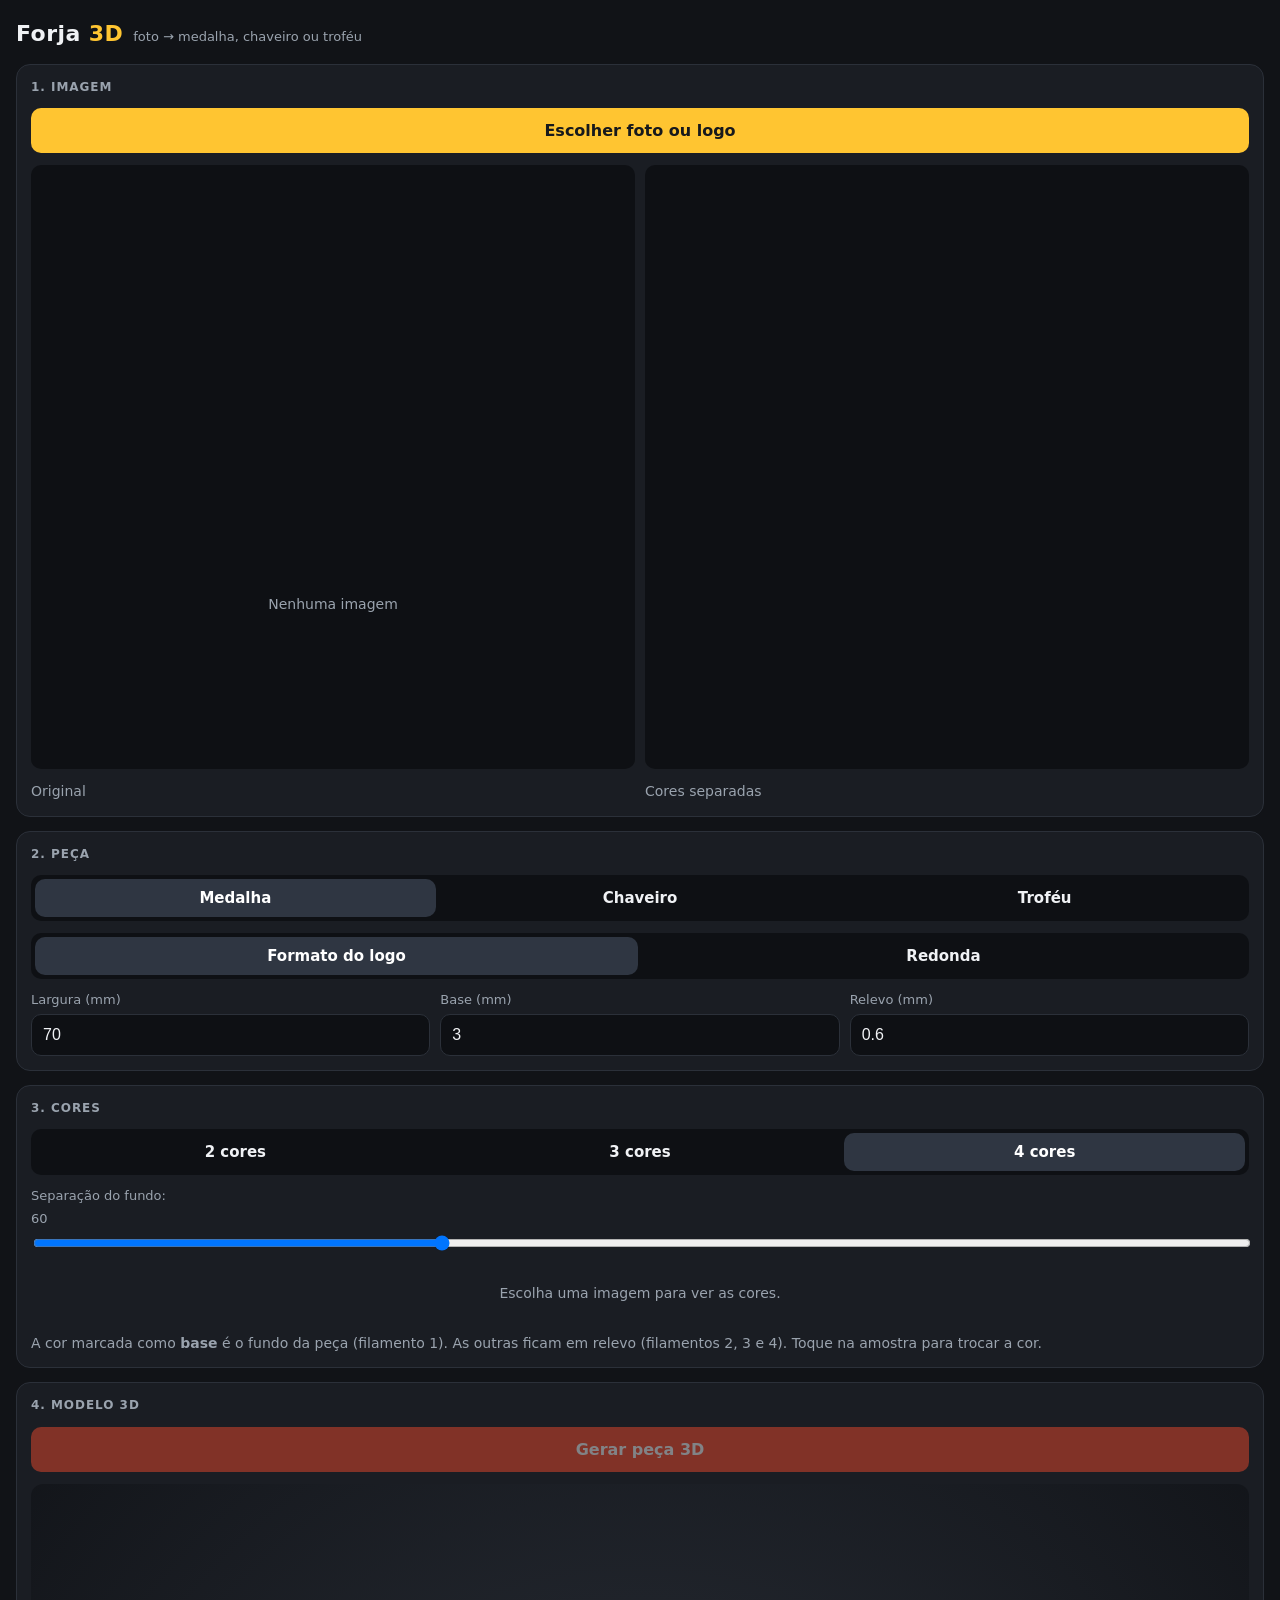
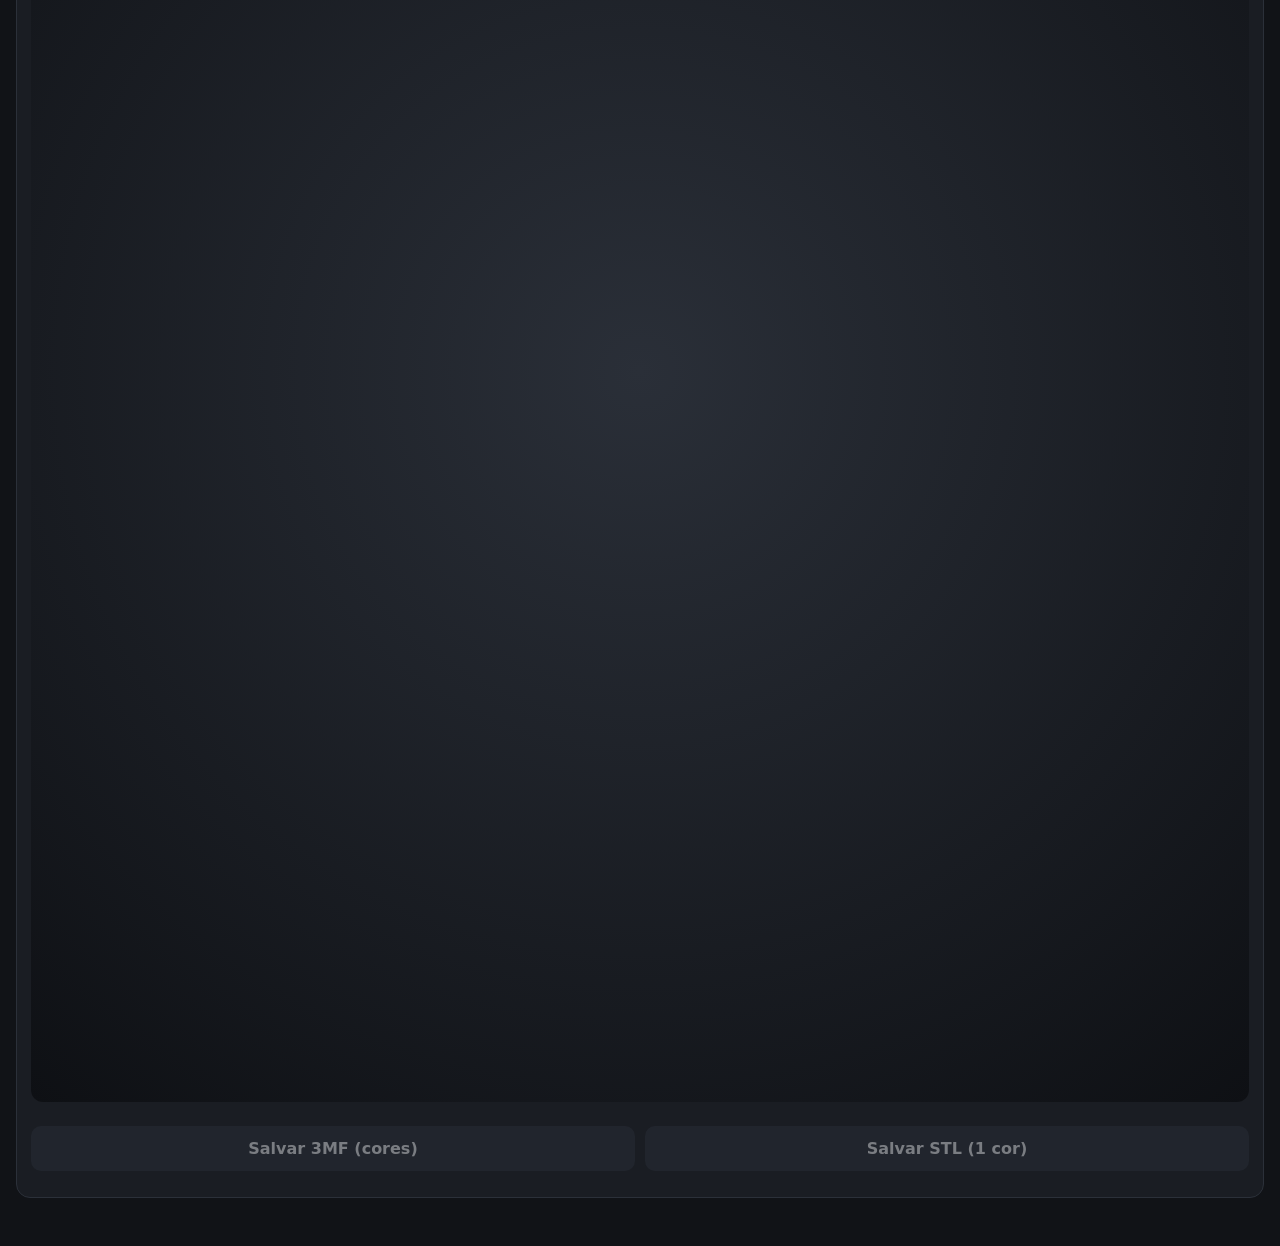
==== app-medalhas/assets/index.html @ 7bea004d "Adiciona app Android Forja 3D: foto vira medalha, chaveiro ou troféu Funciona offline: separa o fund" ====
<!doctype html>
<html lang="pt-BR">
<head>
<meta charset="utf-8">
<meta name="viewport" content="width=device-width, initial-scale=1, viewport-fit=cover">
<title>Forja 3D</title>
<style>
  :root {
    --bg: #111317; --card: #1a1d23; --line: #2b3039; --text: #f0f2f5; --muted: #9aa3ae;
    --accent: #ff4d2e; --gold: #ffc531; --ok: #38c172; --err: #ff6b6b;
  }
  * { box-sizing: border-box; -webkit-tap-highlight-color: transparent; }
  html, body { margin: 0; background: var(--bg); color: var(--text); font: 16px/1.45 system-ui, Roboto, sans-serif; }
  header { padding: 18px 16px 6px; display: flex; align-items: baseline; gap: 10px; }
  header h1 { margin: 0; font-size: 22px; letter-spacing: .02em; }
  header h1 b { color: var(--gold); }
  header span { color: var(--muted); font-size: 13px; }
  main { padding: 8px 16px 48px; display: grid; gap: 14px; }
  .card { background: var(--card); border: 1px solid var(--line); border-radius: 14px; padding: 14px; display: grid; gap: 12px; }
  .card h2 { margin: 0; font-size: 12px; text-transform: uppercase; letter-spacing: .08em; color: var(--muted); }
  button { appearance: none; border: 0; border-radius: 10px; padding: 13px 14px; font: 600 16px system-ui, Roboto, sans-serif; background: #2a303a; color: var(--text); }
  button.primary { background: var(--accent); color: #fff; }
  button.gold { background: var(--gold); color: #17191c; }
  button:disabled { opacity: .45; }
  .row { display: flex; gap: 10px; flex-wrap: wrap; }
  .row > * { flex: 1 1 0; min-width: 0; }
  .seg { display: flex; background: #0e1014; border-radius: 10px; padding: 4px; gap: 4px; }
  .seg button { flex: 1; padding: 10px 6px; background: transparent; font-size: 15px; }
  .seg button.on { background: #2f3642; color: #fff; }
  label.f { display: grid; gap: 4px; font-size: 13px; color: var(--muted); }
  input[type=number] { width: 100%; padding: 11px; border-radius: 10px; border: 1px solid var(--line); background: #0e1014; color: var(--text); font-size: 16px; }
  input[type=range] { width: 100%; }
  .imgs { display: grid; grid-template-columns: 1fr 1fr; gap: 10px; }
  .imgs figure { margin: 0; background: #0e1014; border-radius: 10px; aspect-ratio: 1; display: grid; place-items: center; overflow: hidden; }
  .imgs img, .imgs canvas { max-width: 100%; max-height: 100%; }
  .imgs figcaption { font-size: 12px; color: var(--muted); text-align: center; margin-top: 4px; }
  .cores { display: grid; gap: 8px; }
  .cor { display: flex; align-items: center; gap: 10px; background: #0e1014; border-radius: 10px; padding: 8px 10px; }
  .cor input[type=color] { width: 40px; height: 34px; border: 0; padding: 0; background: none; }
  .cor .n { flex: 1; font-size: 14px; }
  .cor .tag { font-size: 12px; padding: 3px 8px; border-radius: 99px; background: #2a303a; color: var(--muted); }
  .cor .tag.base { background: var(--gold); color: #17191c; font-weight: 700; }
  .cor button { padding: 7px 10px; font-size: 13px; }
  #view { width: 100%; aspect-ratio: 1; border-radius: 12px; background: radial-gradient(circle at 50% 40%, #2a2f38, #0e1014); touch-action: none; display: block; }
  .msg { font-size: 14px; color: var(--muted); white-space: pre-wrap; }
  .msg.err { color: var(--err); } .msg.ok { color: var(--ok); }
  .dim { font-variant-numeric: tabular-nums; font-size: 14px; color: var(--muted); }
  .vazio { color: var(--muted); font-size: 14px; text-align: center; padding: 18px 8px; }
  #inFoto { display: none; }
</style>
</head>
<body>
<header><h1>Forja <b>3D</b></h1><span>foto → medalha, chaveiro ou troféu</span></header>
<main>
  <section class="card">
    <h2>1. Imagem</h2>
    <input id="inFoto" type="file" accept="image/*">
    <button id="bFoto" class="gold">Escolher foto ou logo</button>
    <div class="imgs">
      <figure><img id="imgOrig" alt=""><div id="semImg" class="vazio">Nenhuma imagem</div></figure>
      <figure><canvas id="cvCores"></canvas></figure>
    </div>
    <div class="row dim"><span>Original</span><span>Cores separadas</span></div>
  </section>

  <section class="card">
    <h2>2. Peça</h2>
    <div class="seg" id="segProd">
      <button data-v="medalha" class="on">Medalha</button>
      <button data-v="chaveiro">Chaveiro</button>
      <button data-v="trofeu">Troféu</button>
    </div>
    <div class="seg" id="segForma">
      <button data-v="contorno" class="on">Formato do logo</button>
      <button data-v="circulo">Redonda</button>
    </div>
    <div class="row">
      <label class="f">Largura (mm)<input id="nLarg" type="number" min="20" max="250" step="1" value="70"></label>
      <label class="f">Base (mm)<input id="nBase" type="number" min="1.5" max="10" step="0.5" value="3"></label>
      <label class="f">Relevo (mm)<input id="nRelevo" type="number" min="0.2" max="3" step="0.2" value="0.6"></label>
    </div>
  </section>

  <section class="card">
    <h2>3. Cores</h2>
    <div class="seg" id="segCores">
      <button data-v="2">2 cores</button>
      <button data-v="3">3 cores</button>
      <button data-v="4" class="on">4 cores</button>
    </div>
    <label class="f">Separação do fundo: <span id="tolTxt">60</span>
      <input id="rTol" type="range" min="10" max="160" step="5" value="60"></label>
    <div id="listaCores" class="cores"><div class="vazio">Escolha uma imagem para ver as cores.</div></div>
    <div class="dim">A cor marcada como <b>base</b> é o fundo da peça (filamento 1). As outras ficam em relevo (filamentos 2, 3 e 4). Toque na amostra para trocar a cor.</div>
  </section>

  <section class="card">
    <h2>4. Modelo 3D</h2>
    <button id="bGerar" class="primary" disabled>Gerar peça 3D</button>
    <canvas id="view"></canvas>
    <div id="info" class="dim"></div>
    <div class="row">
      <button id="b3mf" disabled>Salvar 3MF (cores)</button>
      <button id="bStl" disabled>Salvar STL (1 cor)</button>
    </div>
    <div id="msg" class="msg"></div>
  </section>
</main>
<script src="lib/clipper.js"></script>
<script src="lib/earcut.min.js"></script>
<script src="lib/three.min.js"></script>
<script src="motor.js"></script>
<script src="app.js"></script>
</body>
</html>
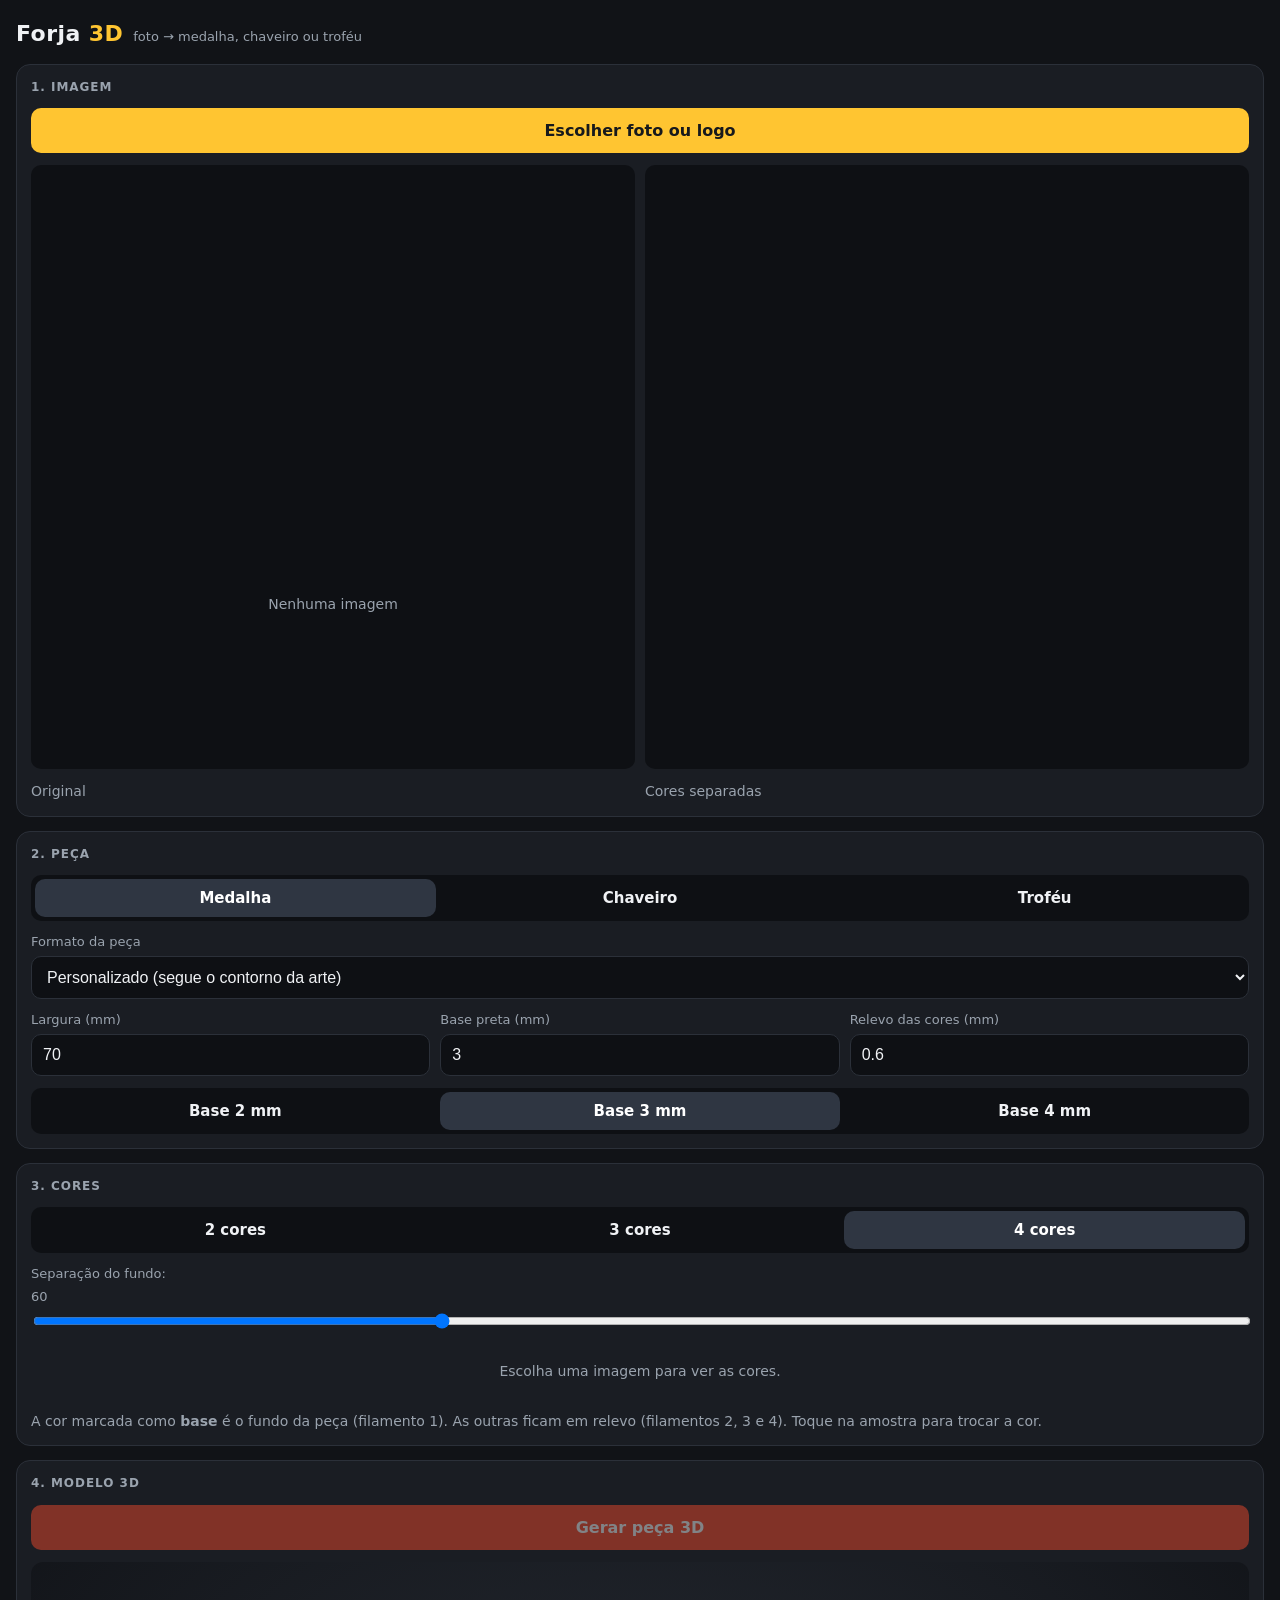
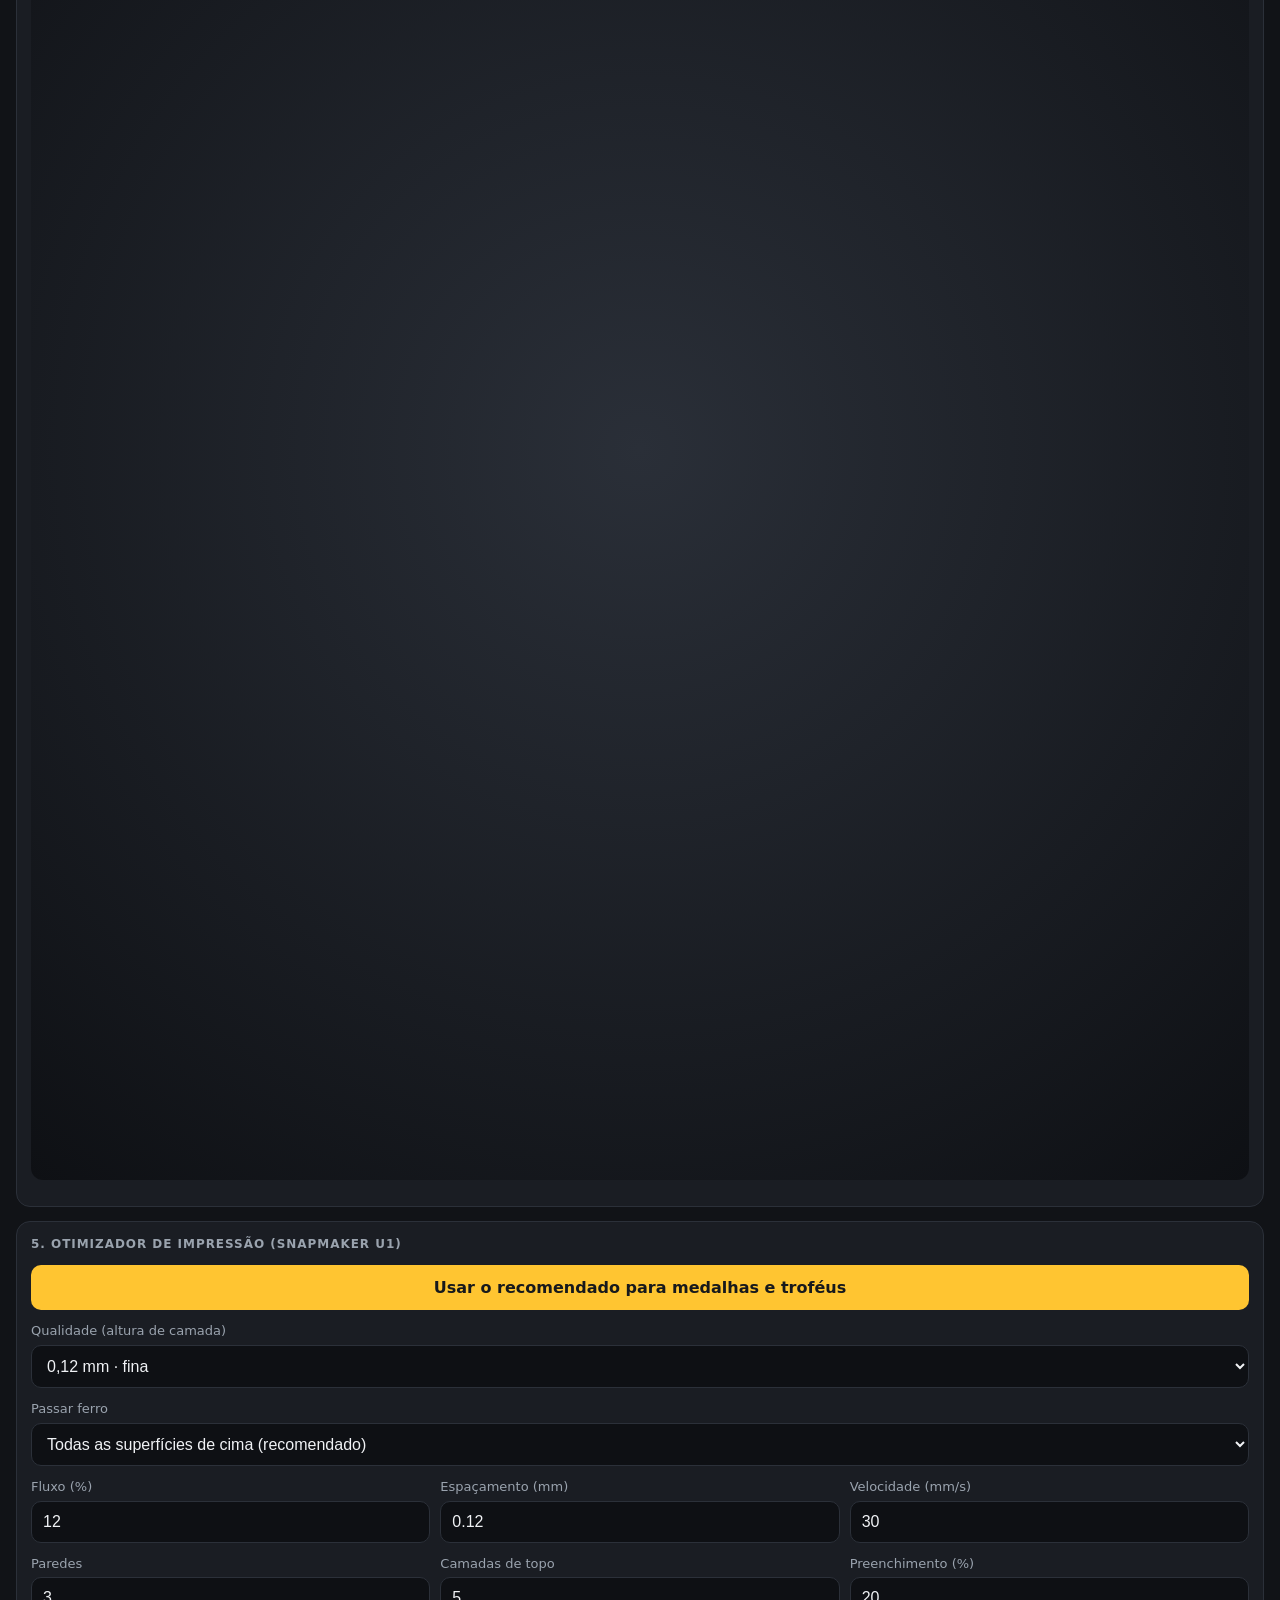
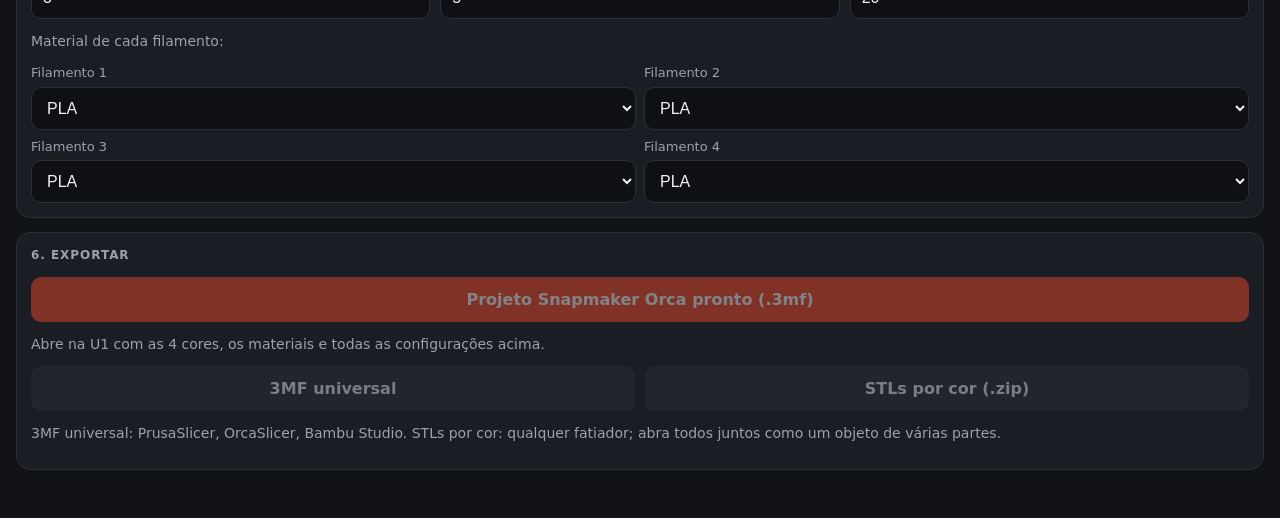
==== commit 9e7733e0: "Forja 3D 2.0: pedestais, formatos, otimizador e projeto do Snapmaker Orca - 23 pedestais de troféu c" ====
--- a/app-medalhas/assets/index.html
+++ b/app-medalhas/assets/index.html
@@ -47,6 +47,13 @@
   .dim { font-variant-numeric: tabular-nums; font-size: 14px; color: var(--muted); }
   .vazio { color: var(--muted); font-size: 14px; text-align: center; padding: 18px 8px; }
   #inFoto { display: none; }
+  select { width: 100%; padding: 11px; border-radius: 10px; border: 1px solid var(--line); background: #0e1014; color: var(--text); font-size: 16px; }
+  .grade { display: grid; grid-template-columns: repeat(auto-fill, minmax(92px, 1fr)); gap: 8px; }
+  .grade button { padding: 8px 6px; font-size: 12px; font-weight: 600; display: grid; gap: 4px; justify-items: center; background: #0e1014; border: 2px solid transparent; }
+  .grade button.on { border-color: var(--gold); }
+  .grade canvas { width: 72px; height: 48px; }
+  .grade2 { display: grid; grid-template-columns: 1fr 1fr; gap: 8px; }
+  [hidden] { display: none !important; }
 </style>
 </head>
 <body>
@@ -70,14 +77,29 @@
       <button data-v="chaveiro">Chaveiro</button>
       <button data-v="trofeu">Troféu</button>
     </div>
-    <div class="seg" id="segForma">
-      <button data-v="contorno" class="on">Formato do logo</button>
-      <button data-v="circulo">Redonda</button>
-    </div>
+    <label class="f">Formato da peça
+      <select id="selForma">
+        <option value="contorno">Personalizado (segue o contorno da arte)</option>
+        <option value="circulo">Redondo</option>
+        <option value="oval">Oval</option>
+        <option value="hexagono">Hexagonal</option>
+        <option value="octogono">Octogonal</option>
+        <option value="escudo">Escudo</option>
+        <option value="estrela">Estrela</option>
+      </select></label>
     <div class="row">
       <label class="f">Largura (mm)<input id="nLarg" type="number" min="20" max="250" step="1" value="70"></label>
-      <label class="f">Base (mm)<input id="nBase" type="number" min="1.5" max="10" step="0.5" value="3"></label>
-      <label class="f">Relevo (mm)<input id="nRelevo" type="number" min="0.2" max="3" step="0.2" value="0.6"></label>
+      <label class="f">Base preta (mm)<input id="nBase" type="number" min="1.5" max="10" step="0.2" value="3"></label>
+      <label class="f">Relevo das cores (mm)<input id="nRelevo" type="number" min="0.2" max="3" step="0.2" value="0.6"></label>
+    </div>
+    <div class="seg" id="segEsp">
+      <button data-v="2">Base 2 mm</button>
+      <button data-v="3" class="on">Base 3 mm</button>
+      <button data-v="4">Base 4 mm</button>
+    </div>
+    <div id="boxPed" hidden>
+      <div class="dim" style="margin:4px 0 8px">Pedestal do troféu: a placa encaixa no topo dele.</div>
+      <div id="gradePed" class="grade"></div>
     </div>
   </section>
 
@@ -99,16 +121,52 @@
     <button id="bGerar" class="primary" disabled>Gerar peça 3D</button>
     <canvas id="view"></canvas>
     <div id="info" class="dim"></div>
+  </section>
+
+  <section class="card">
+    <h2>5. Otimizador de impressão (Snapmaker U1)</h2>
+    <button id="bRecom" class="gold">Usar o recomendado para medalhas e troféus</button>
     <div class="row">
-      <button id="b3mf" disabled>Salvar 3MF (cores)</button>
-      <button id="bStl" disabled>Salvar STL (1 cor)</button>
+      <label class="f">Qualidade (altura de camada)
+        <select id="selQual"><option value="0.12">0,12 mm · fina</option><option value="0.16">0,16 mm · alta</option><option value="0.20">0,20 mm · padrão</option></select></label>
     </div>
+    <label class="f">Passar ferro
+      <select id="selFerro">
+        <option value="no ironing">Desligado</option>
+        <option value="top">Todas as superfícies de cima (recomendado)</option>
+        <option value="topmost">Só a superfície mais alta</option>
+        <option value="solid">Todas as camadas sólidas (lento)</option>
+      </select></label>
+    <div class="row" id="boxFerro">
+      <label class="f">Fluxo (%)<input id="nFerroFluxo" type="number" min="5" max="30" step="1" value="12"></label>
+      <label class="f">Espaçamento (mm)<input id="nFerroEsp" type="number" min="0.05" max="0.3" step="0.01" value="0.12"></label>
+      <label class="f">Velocidade (mm/s)<input id="nFerroVel" type="number" min="10" max="100" step="5" value="30"></label>
+    </div>
+    <div class="row">
+      <label class="f">Paredes<input id="nParedes" type="number" min="1" max="8" step="1" value="3"></label>
+      <label class="f">Camadas de topo<input id="nTopo" type="number" min="2" max="12" step="1" value="5"></label>
+      <label class="f">Preenchimento (%)<input id="nInfill" type="number" min="0" max="100" step="5" value="20"></label>
+    </div>
+    <div class="dim">Material de cada filamento:</div>
+    <div id="listaFil" class="grade2"></div>
+  </section>
+
+  <section class="card">
+    <h2>6. Exportar</h2>
+    <button id="bOrca" class="primary" disabled>Projeto Snapmaker Orca pronto (.3mf)</button>
+    <div class="dim">Abre na U1 com as 4 cores, os materiais e todas as configurações acima.</div>
+    <div class="row">
+      <button id="b3mf" disabled>3MF universal</button>
+      <button id="bStl" disabled>STLs por cor (.zip)</button>
+    </div>
+    <div class="dim">3MF universal: PrusaSlicer, OrcaSlicer, Bambu Studio. STLs por cor: qualquer fatiador; abra todos juntos como um objeto de várias partes.</div>
     <div id="msg" class="msg"></div>
   </section>
 </main>
 <script src="lib/clipper.js"></script>
 <script src="lib/earcut.min.js"></script>
 <script src="lib/three.min.js"></script>
+<script src="perfis_u1.js"></script>
 <script src="motor.js"></script>
 <script src="app.js"></script>
 </body>
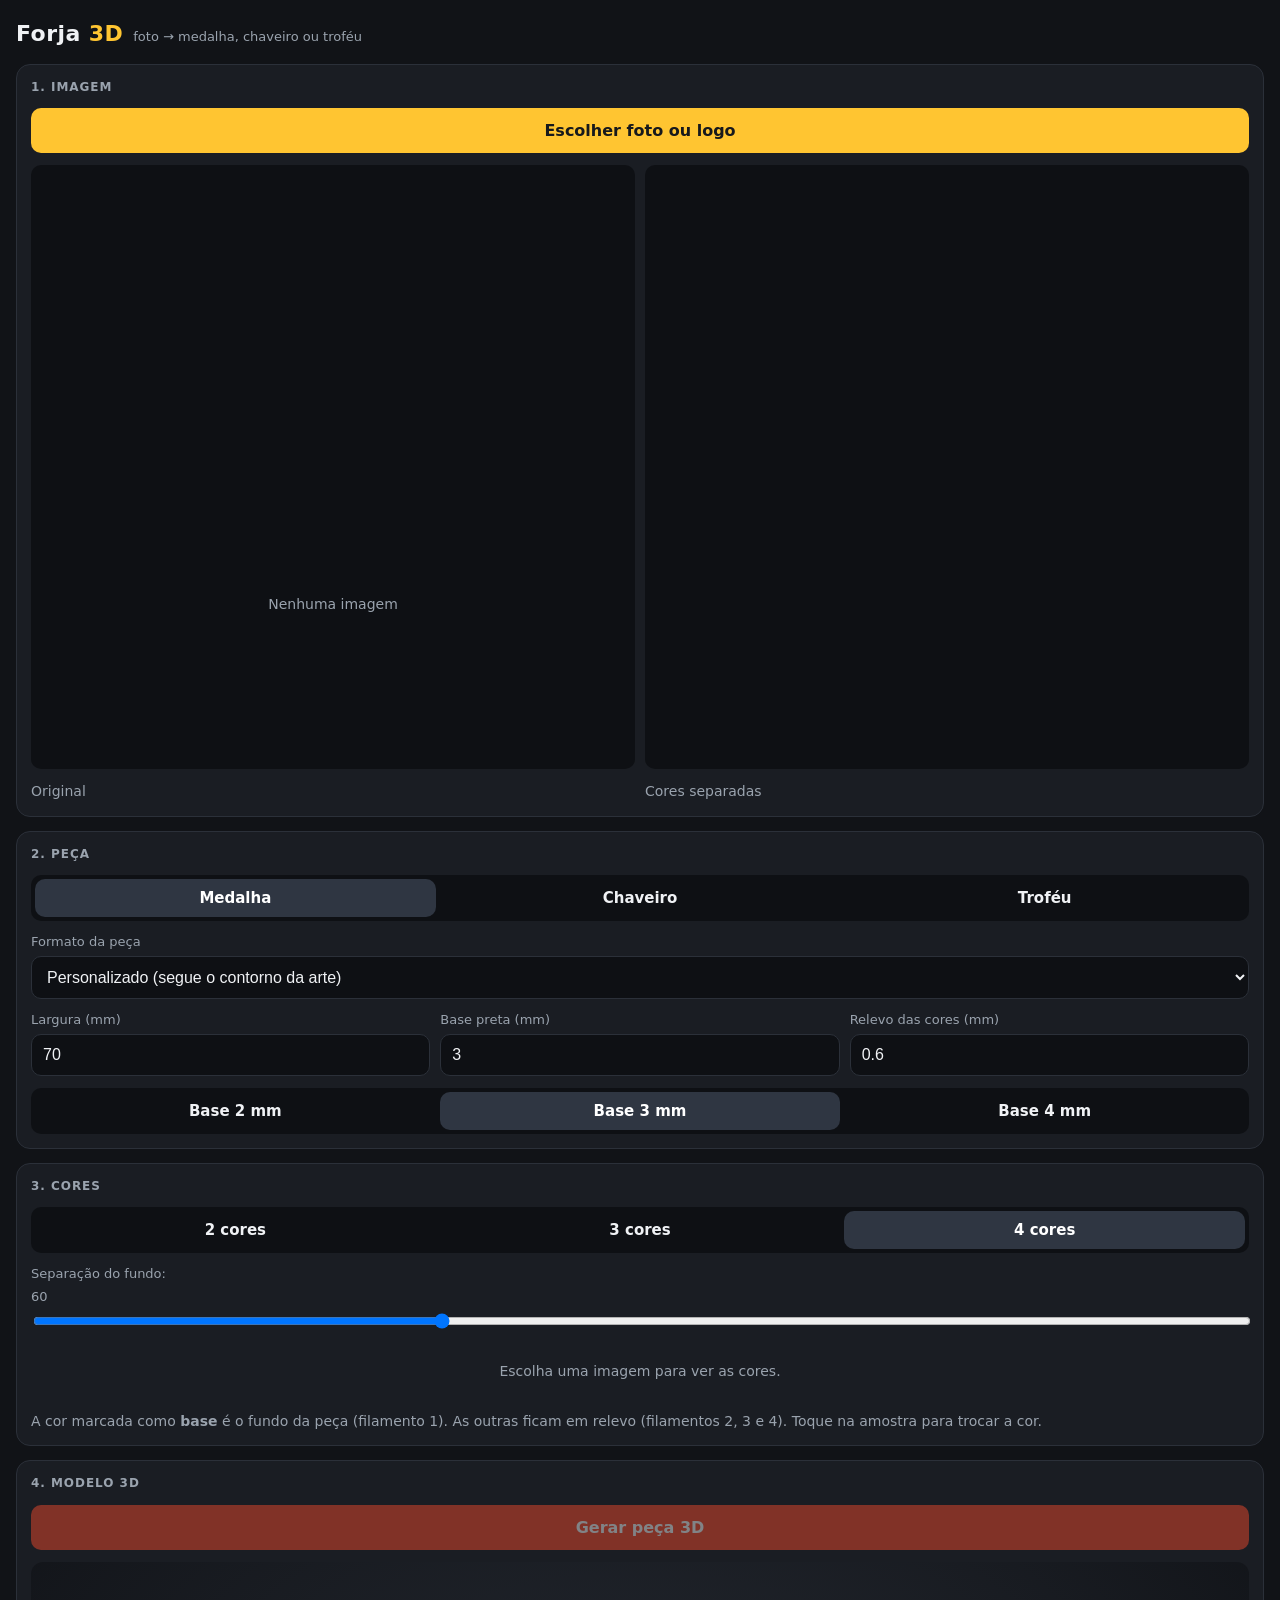
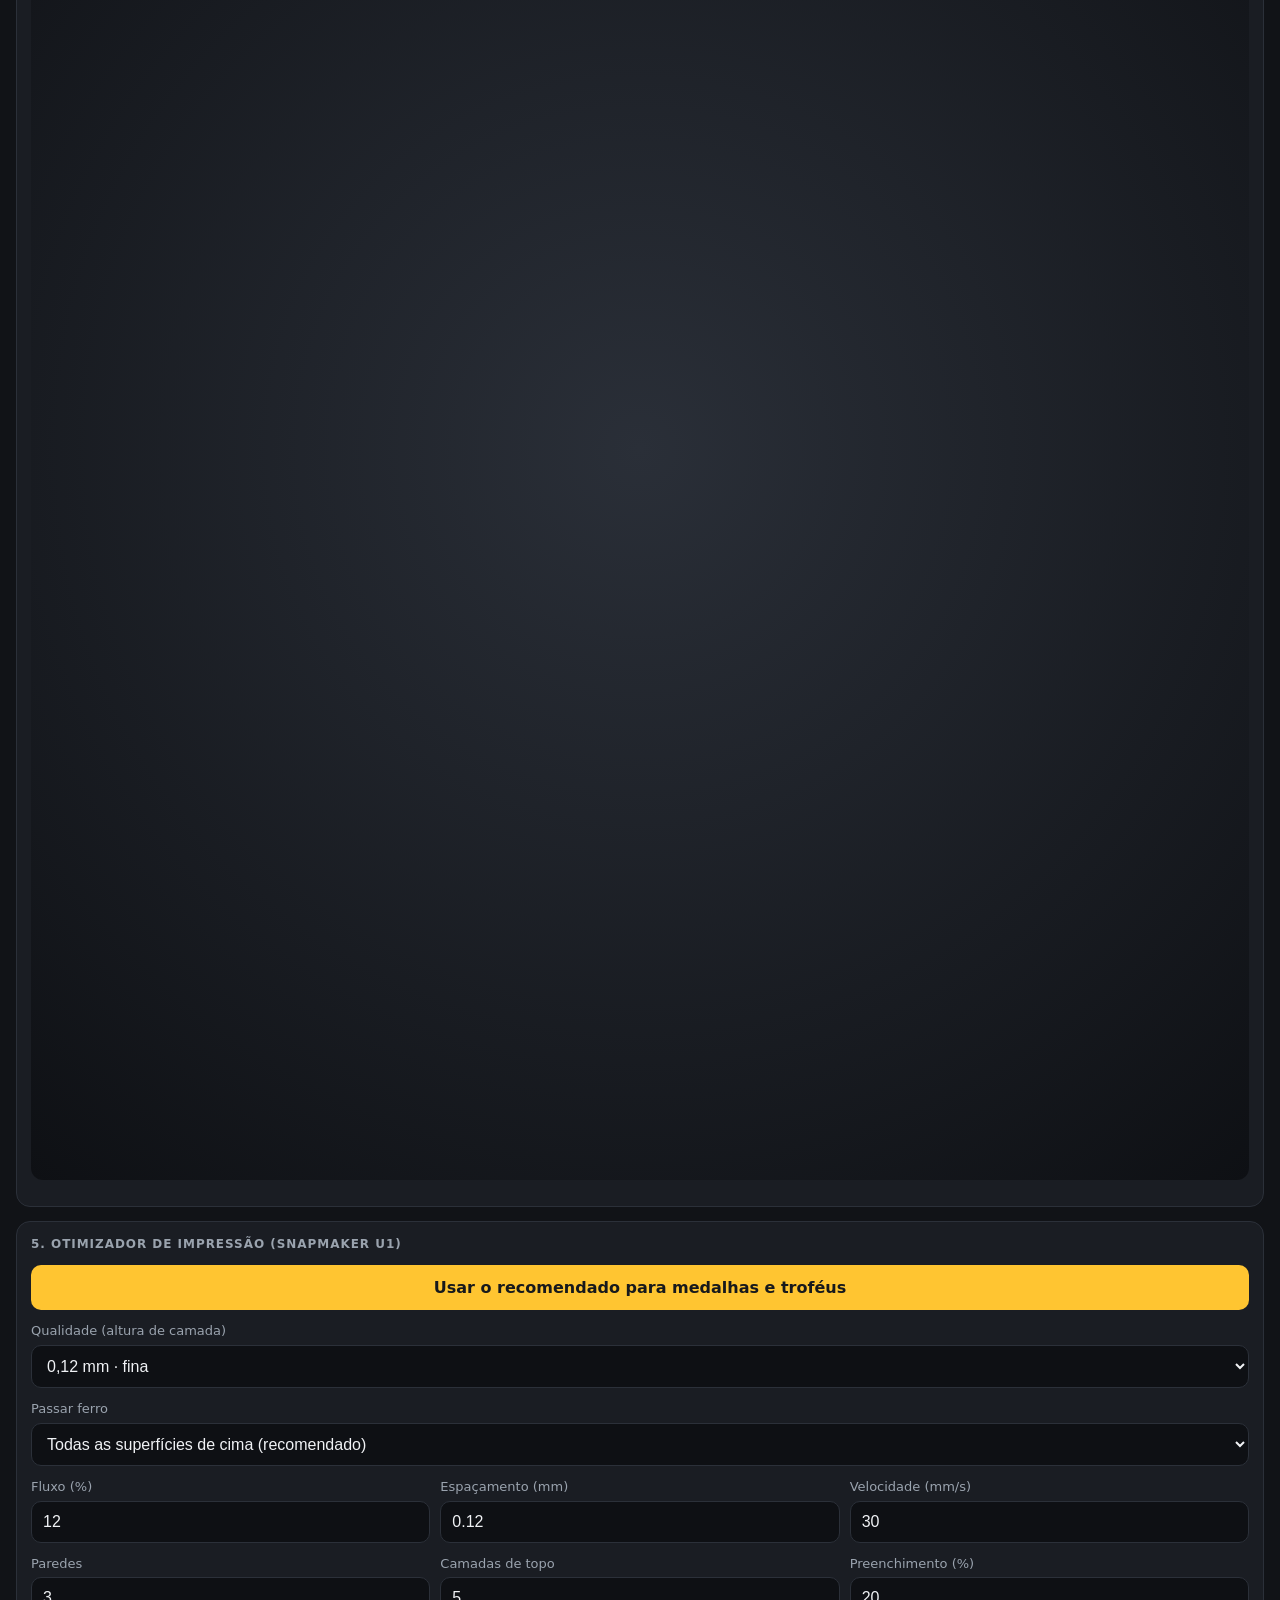
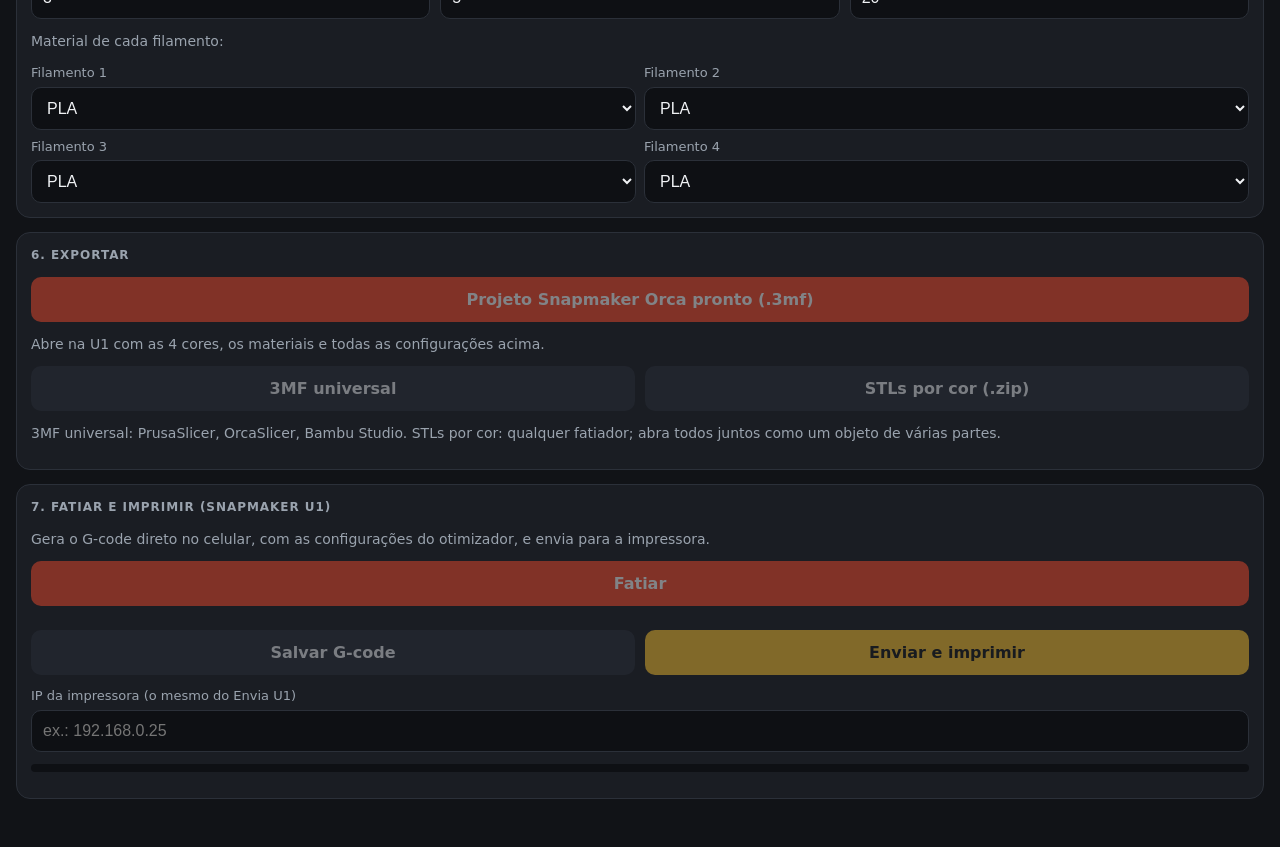
==== commit 9d902d94: "Forja 3D 3.0: fatiador no celular e envio direto para a Snapmaker U1 - fatiador próprio para peças p" ====
--- a/app-medalhas/assets/index.html
+++ b/app-medalhas/assets/index.html
@@ -54,6 +54,10 @@
   .grade canvas { width: 72px; height: 48px; }
   .grade2 { display: grid; grid-template-columns: 1fr 1fr; gap: 8px; }
   [hidden] { display: none !important; }
+  #cvCamada { width: 100%; aspect-ratio: 1; background: #0e1014; border-radius: 12px; display: block; }
+  input[type=text] { width: 100%; padding: 11px; border-radius: 10px; border: 1px solid var(--line); background: #0e1014; color: var(--text); font-size: 16px; }
+  .bar { height: 8px; border-radius: 6px; background: #0e1014; overflow: hidden; }
+  .bar > div { height: 100%; width: 0; background: var(--gold); transition: width .2s; }
 </style>
 </head>
 <body>
@@ -162,12 +166,32 @@
     <div class="dim">3MF universal: PrusaSlicer, OrcaSlicer, Bambu Studio. STLs por cor: qualquer fatiador; abra todos juntos como um objeto de várias partes.</div>
     <div id="msg" class="msg"></div>
   </section>
+
+  <section class="card">
+    <h2>7. Fatiar e imprimir (Snapmaker U1)</h2>
+    <div class="dim">Gera o G-code direto no celular, com as configurações do otimizador, e envia para a impressora.</div>
+    <button id="bFatiar" class="primary" disabled>Fatiar</button>
+    <div id="resumoFat" class="dim"></div>
+    <div id="boxPrev" hidden>
+      <canvas id="cvCamada"></canvas>
+      <label class="f">Camada <span id="txtCamada"></span><input id="rCamada" type="range" min="1" max="1" value="1"></label>
+    </div>
+    <div class="row">
+      <button id="bGcode" disabled>Salvar G-code</button>
+      <button id="bEnviar" class="gold" disabled>Enviar e imprimir</button>
+    </div>
+    <label class="f">IP da impressora (o mesmo do Envia U1)<input id="ipU1" type="text" inputmode="decimal" placeholder="ex.: 192.168.0.25"></label>
+    <div class="bar"><div id="barEnvio"></div></div>
+    <div id="msgEnvio" class="msg"></div>
+  </section>
 </main>
 <script src="lib/clipper.js"></script>
 <script src="lib/earcut.min.js"></script>
 <script src="lib/three.min.js"></script>
 <script src="perfis_u1.js"></script>
 <script src="motor.js"></script>
+<script src="modelo_u1.js"></script>
+<script src="fatiador.js"></script>
 <script src="app.js"></script>
 </body>
 </html>
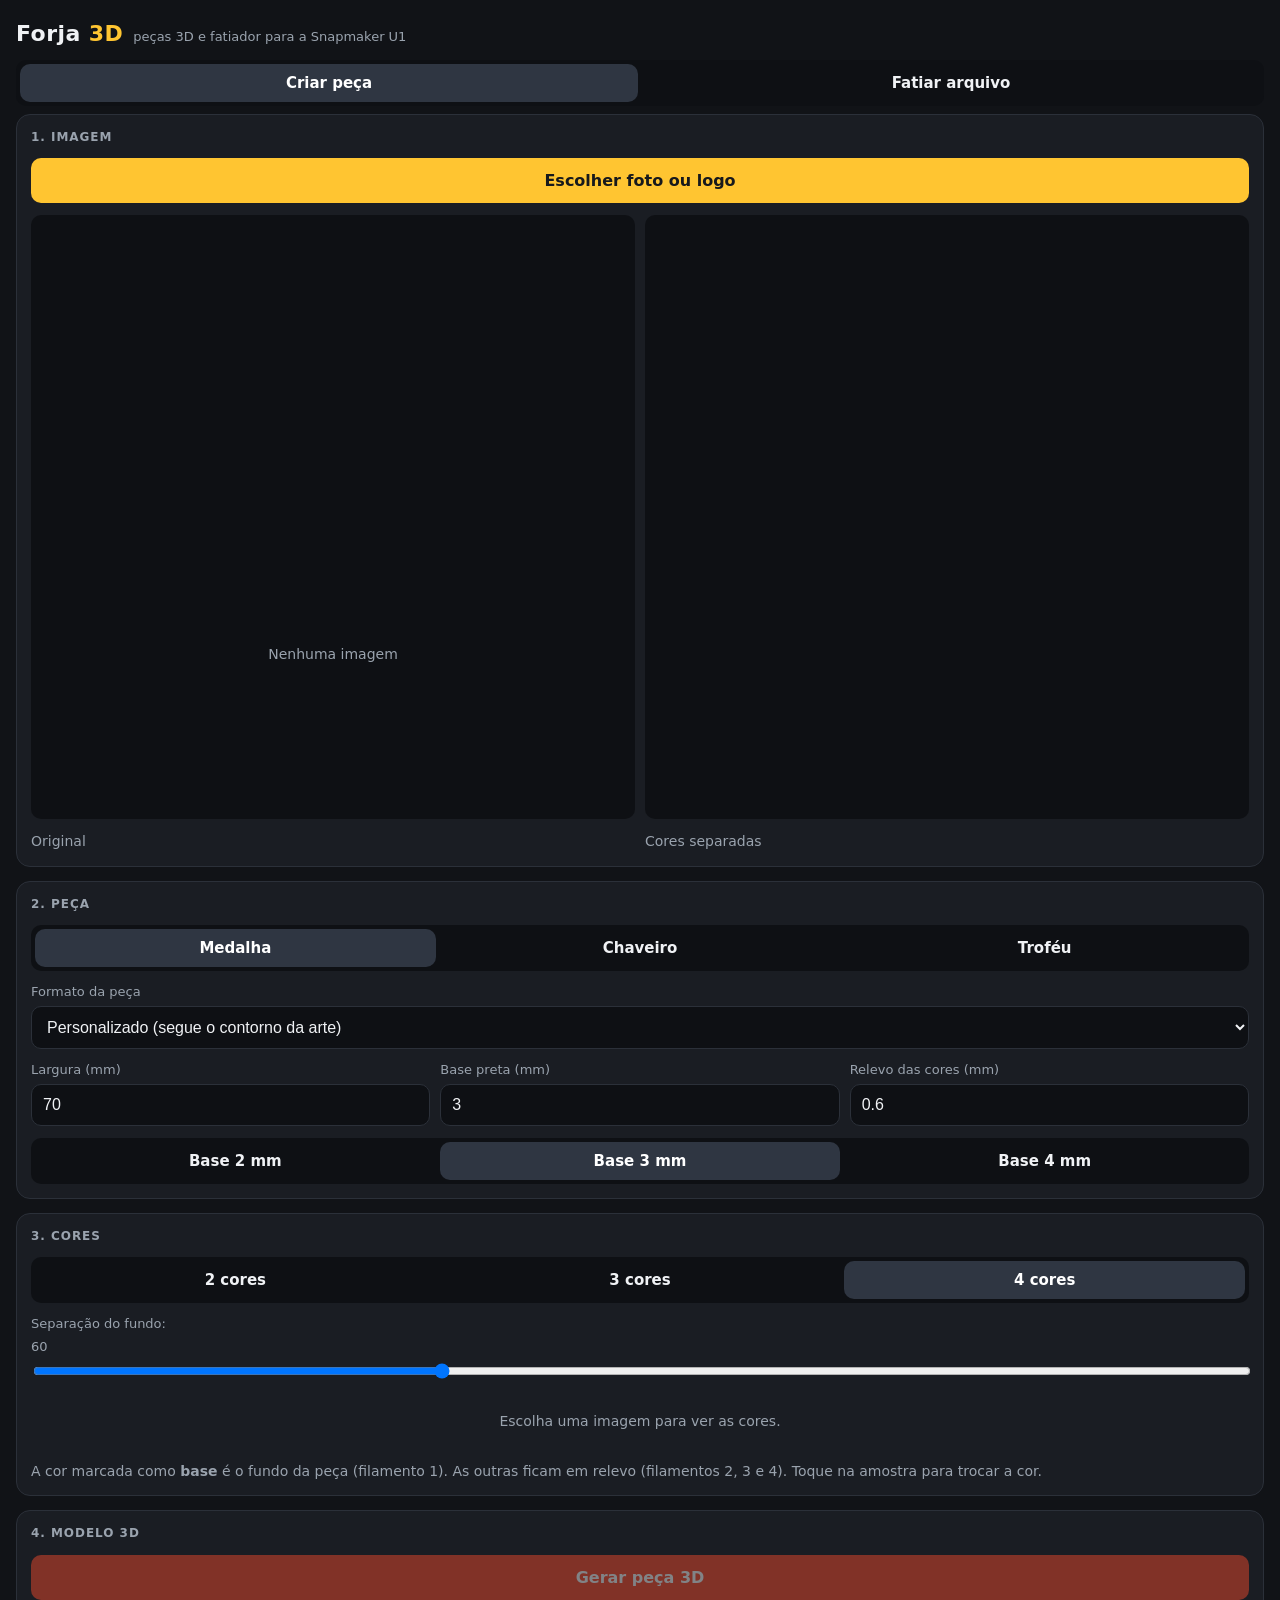
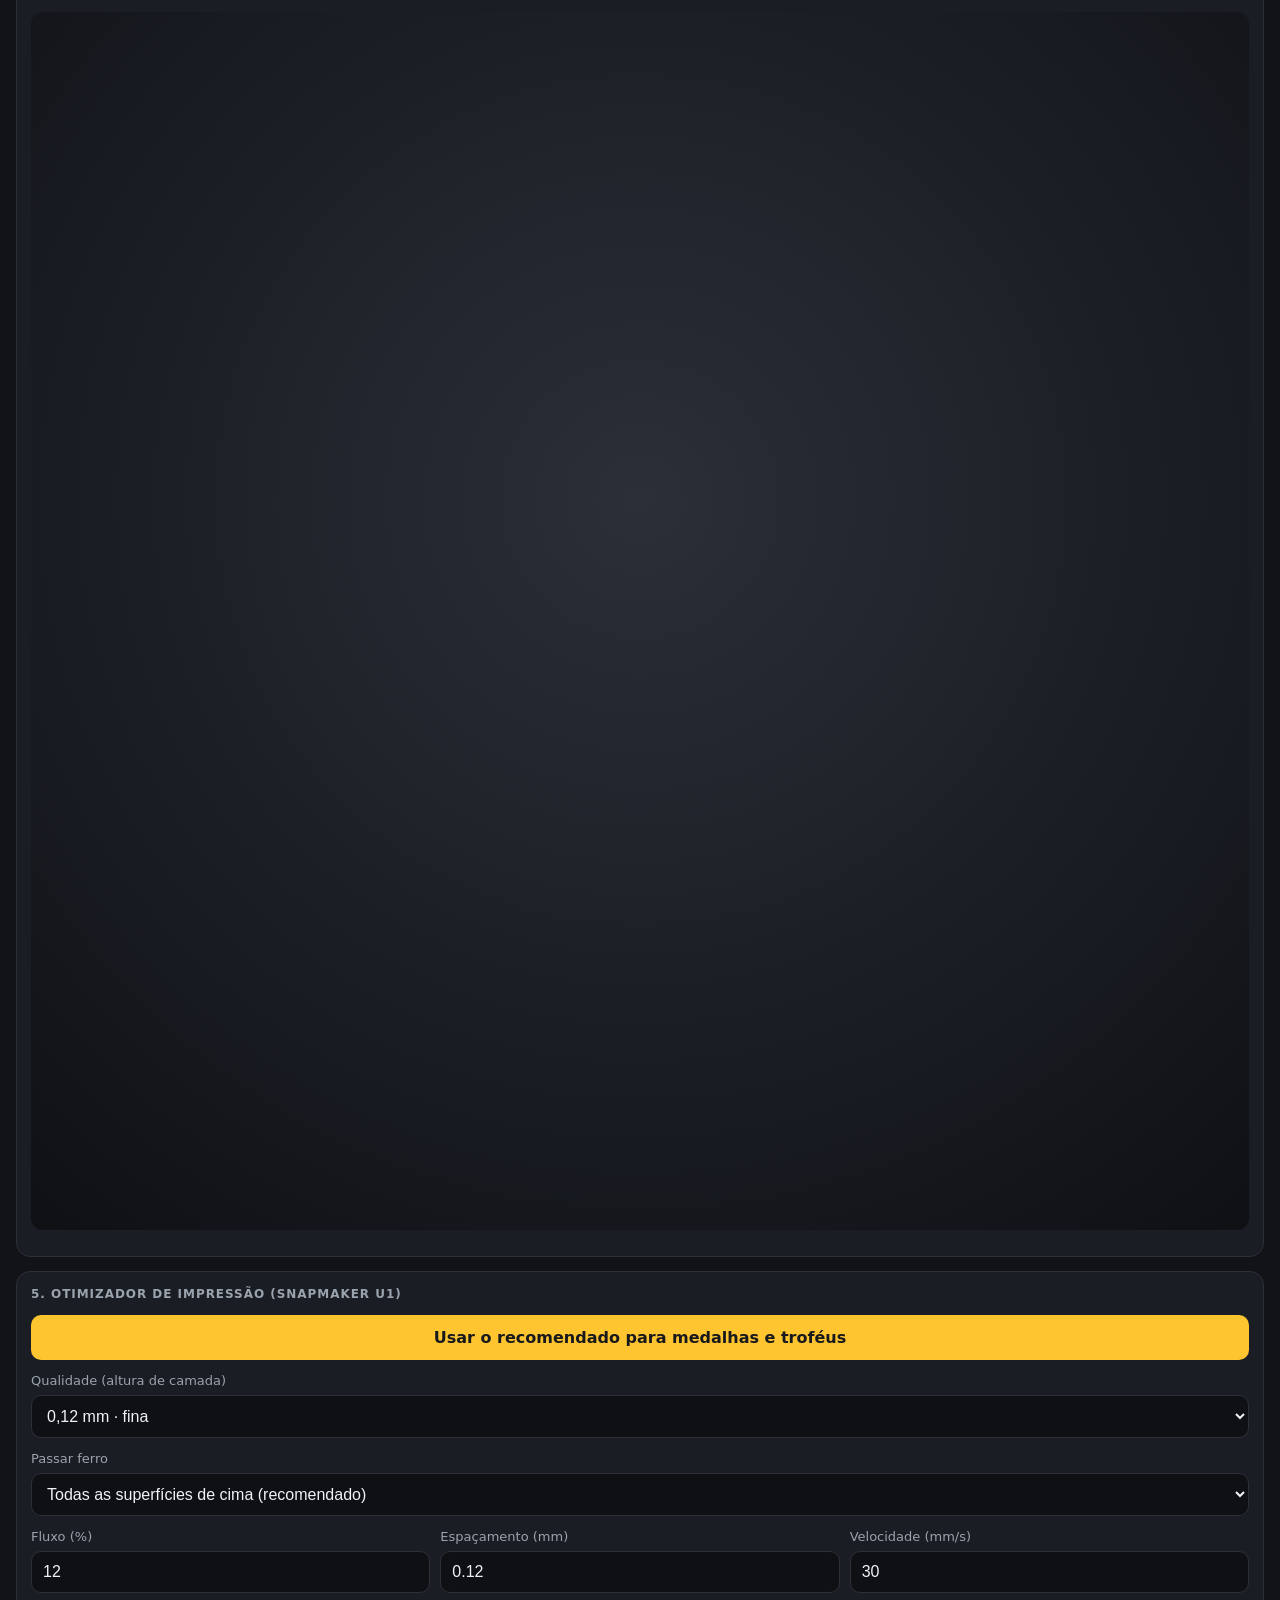
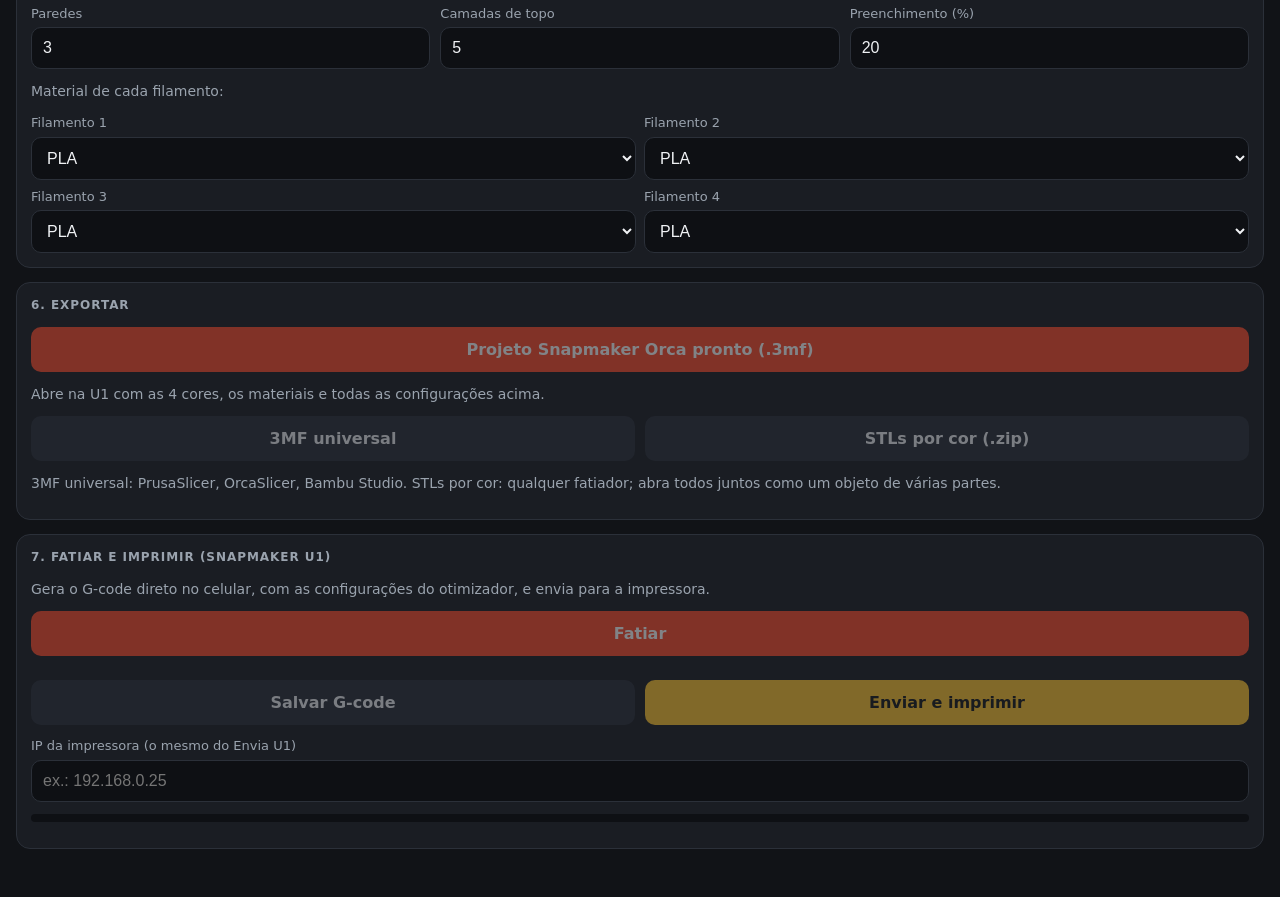
==== commit d31da864: "Forja 3D 4.0: fatiador para qualquer 3MF/STL com gerenciamento de cores - abre projetos do Snapmaker" ====
--- a/app-medalhas/assets/index.html
+++ b/app-medalhas/assets/index.html
@@ -54,15 +54,28 @@
   .grade canvas { width: 72px; height: 48px; }
   .grade2 { display: grid; grid-template-columns: 1fr 1fr; gap: 8px; }
   [hidden] { display: none !important; }
-  #cvCamada { width: 100%; aspect-ratio: 1; background: #0e1014; border-radius: 12px; display: block; }
+  .abas { margin: 4px 16px 0; }
+  #view2 { width: 100%; aspect-ratio: 1; border-radius: 12px; background: radial-gradient(circle at 50% 40%, #2a2f38, #0e1014); touch-action: none; display: block; }
+  #inModelo { display: none; }
+  .slot { background: #0e1014; border-radius: 10px; padding: 10px; display: grid; gap: 6px; font-size: 13px; }
+  .slot .topo { display: flex; align-items: center; gap: 8px; font-weight: 700; font-size: 14px; }
+  .bola { width: 22px; height: 22px; border-radius: 50%; border: 2px solid #3a414c; flex: none; }
+  .slot select, .slot input[type=color] { padding: 6px; font-size: 13px; }
+  .slot button { padding: 7px; font-size: 13px; }
+  .mapa { display: flex; align-items: center; gap: 10px; background: #0e1014; border-radius: 10px; padding: 8px 10px; }
+  .mapa .n { flex: 1; font-size: 14px; }
+  .mapa select { width: auto; flex: 1; }
+  .msg.warn { color: #ffcc80; }
+  .cvcam, #cvCamada { width: 100%; aspect-ratio: 1; background: #0e1014; border-radius: 12px; display: block; }
   input[type=text] { width: 100%; padding: 11px; border-radius: 10px; border: 1px solid var(--line); background: #0e1014; color: var(--text); font-size: 16px; }
   .bar { height: 8px; border-radius: 6px; background: #0e1014; overflow: hidden; }
   .bar > div { height: 100%; width: 0; background: var(--gold); transition: width .2s; }
 </style>
 </head>
 <body>
-<header><h1>Forja <b>3D</b></h1><span>foto → medalha, chaveiro ou troféu</span></header>
-<main>
+<header><h1>Forja <b>3D</b></h1><span>peças 3D e fatiador para a Snapmaker U1</span></header>
+<nav class="seg abas" id="abas"><button data-v="criar" class="on">Criar peça</button><button data-v="fatiar">Fatiar arquivo</button></nav>
+<main id="abaCriar">
   <section class="card">
     <h2>1. Imagem</h2>
     <input id="inFoto" type="file" accept="image/*">
@@ -185,6 +198,63 @@
     <div id="msgEnvio" class="msg"></div>
   </section>
 </main>
+<main id="abaFatiar" hidden>
+  <section class="card">
+    <h2>1. Arquivo</h2>
+    <input id="inModelo" type="file" accept=".3mf,.stl,model/3mf,model/stl,application/octet-stream">
+    <button id="bModelo" class="gold">Abrir 3MF ou STL</button>
+    <div id="infoModelo" class="dim">Abra qualquer peça: projetos do Snapmaker Orca, Bambu Studio, OrcaSlicer, PrusaSlicer, 3MF do MakerWorld/Printables ou STL.</div>
+    <div id="avisosModelo" class="msg warn"></div>
+    <canvas id="view2"></canvas>
+  </section>
+
+  <section class="card">
+    <h2>2. Impressora e filamentos</h2>
+    <label class="f">IP da Snapmaker U1<input id="ipU1b" type="text" inputmode="decimal" placeholder="ex.: 192.168.0.25"></label>
+    <button id="bLerImp">Ler filamentos da impressora</button>
+    <div id="slots" class="grade2"></div>
+    <div id="msgImp" class="msg"></div>
+  </section>
+
+  <section class="card">
+    <h2>3. Cores da peça → cabeças da impressora</h2>
+    <div id="mapaCores" class="cores"><div class="vazio">Abra um arquivo para ver as cores.</div></div>
+    <button id="bAutoMapa">Combinar automaticamente pela cor</button>
+  </section>
+
+  <section class="card">
+    <h2>4. Configuração</h2>
+    <label class="f">Perfil
+      <select id="selPreset"></select></label>
+    <div id="descPreset" class="dim"></div>
+    <div class="row">
+      <label class="f">Suportes
+        <select id="selSup"><option value="off">Sem suporte</option><option value="mesa">Só a partir da mesa</option><option value="tudo">Em todo lugar</option></select></label>
+      <label class="f">Brim (mm)<input id="nBrim" type="number" min="0" max="10" step="1" value="0"></label>
+    </div>
+    <div class="row">
+      <label class="f">Passar ferro
+        <select id="selFerro2"><option value="preset">Do perfil</option><option value="no ironing">Desligado</option><option value="top">Superfícies de cima</option><option value="topmost">Só a mais alta</option></select></label>
+      <label class="f">Preenchimento (%)<input id="nInfill2" type="number" min="0" max="100" step="5" placeholder="do perfil"></label>
+    </div>
+  </section>
+
+  <section class="card">
+    <h2>5. Fatiar e imprimir</h2>
+    <button id="bFatiar2" class="primary" disabled>Fatiar</button>
+    <div id="resumo2" class="dim"></div>
+    <div id="boxPrev2" hidden>
+      <canvas id="cvCamada2" class="cvcam"></canvas>
+      <label class="f">Camada <span id="txtCamada2"></span><input id="rCamada2" type="range" min="1" max="1" value="1"></label>
+    </div>
+    <div class="row">
+      <button id="bGcode2" disabled>Salvar G-code</button>
+      <button id="bEnviar2" class="gold" disabled>Enviar e imprimir</button>
+    </div>
+    <div class="bar"><div id="barEnvio2"></div></div>
+    <div id="msg2" class="msg"></div>
+  </section>
+</main>
 <script src="lib/clipper.js"></script>
 <script src="lib/earcut.min.js"></script>
 <script src="lib/three.min.js"></script>
@@ -192,6 +262,8 @@
 <script src="motor.js"></script>
 <script src="modelo_u1.js"></script>
 <script src="fatiador.js"></script>
+<script src="malhas.js"></script>
 <script src="app.js"></script>
+<script src="fatiar_arquivo.js"></script>
 </body>
 </html>
